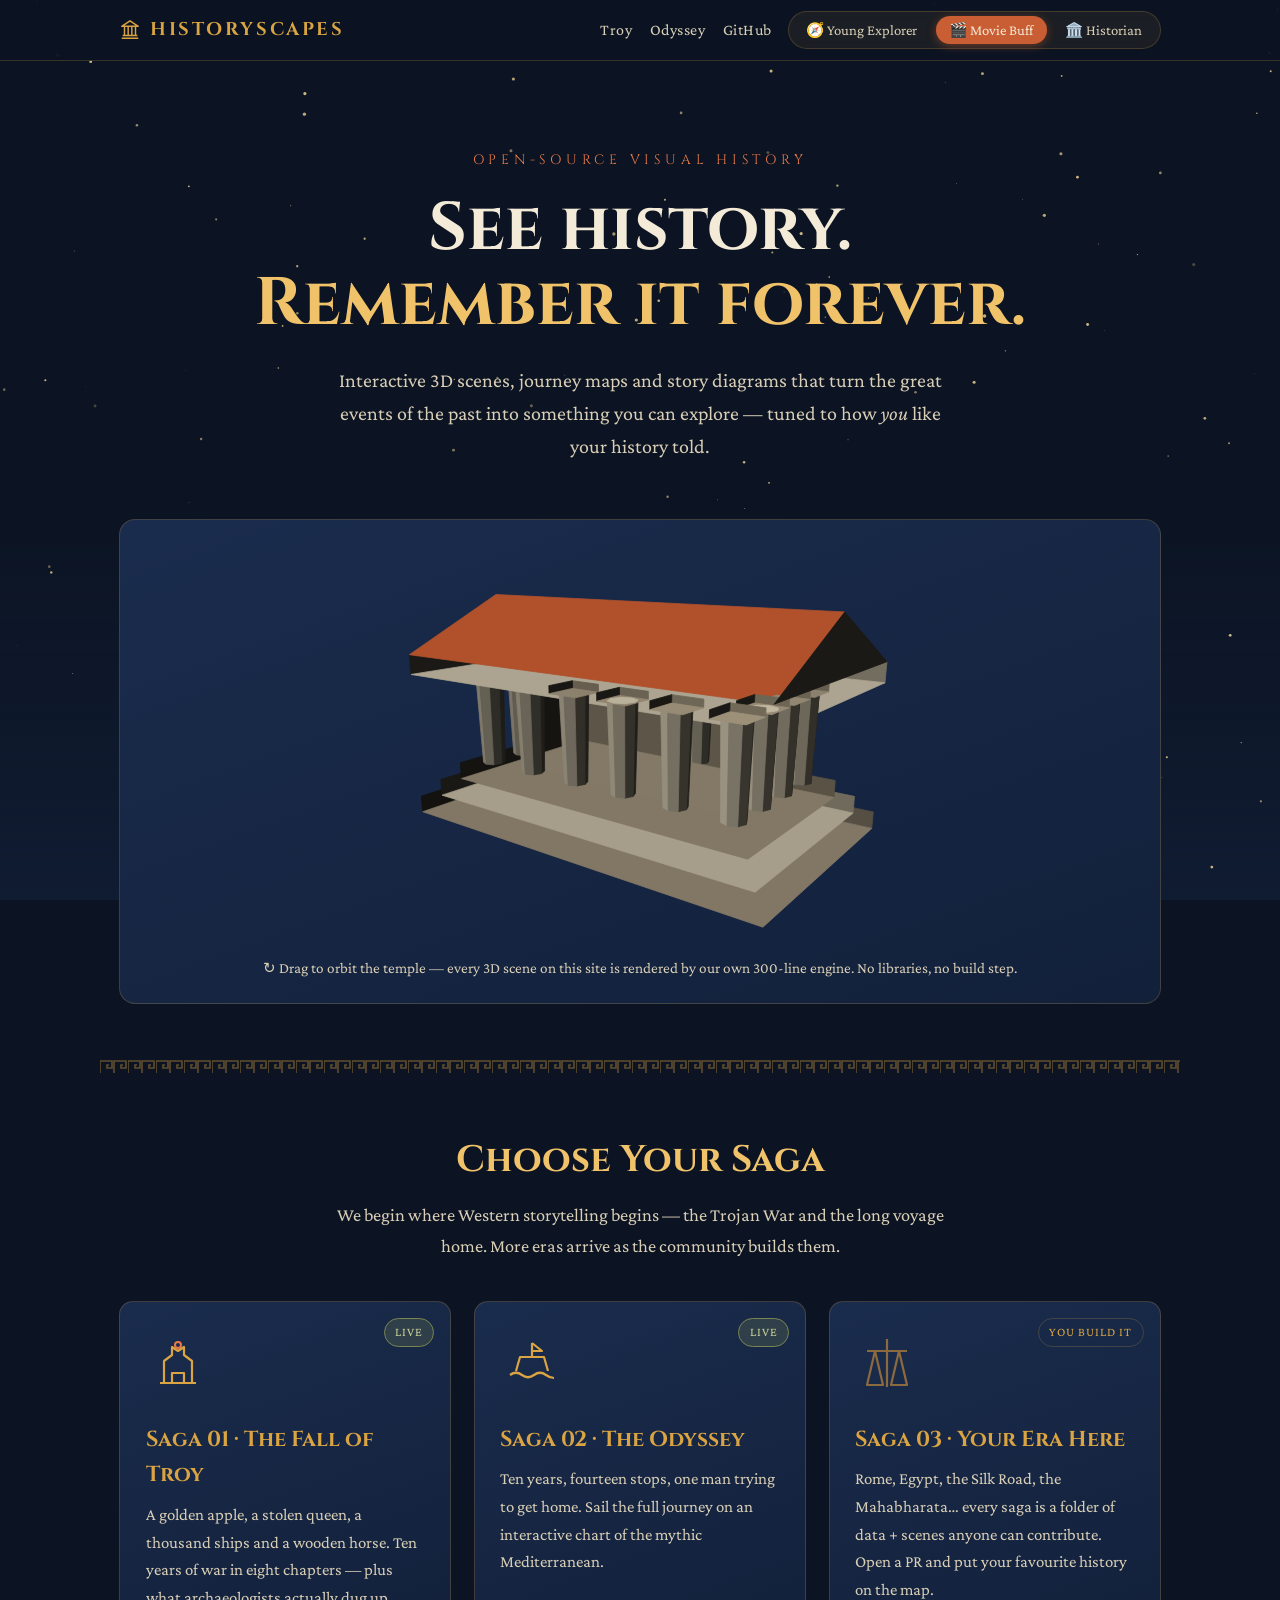
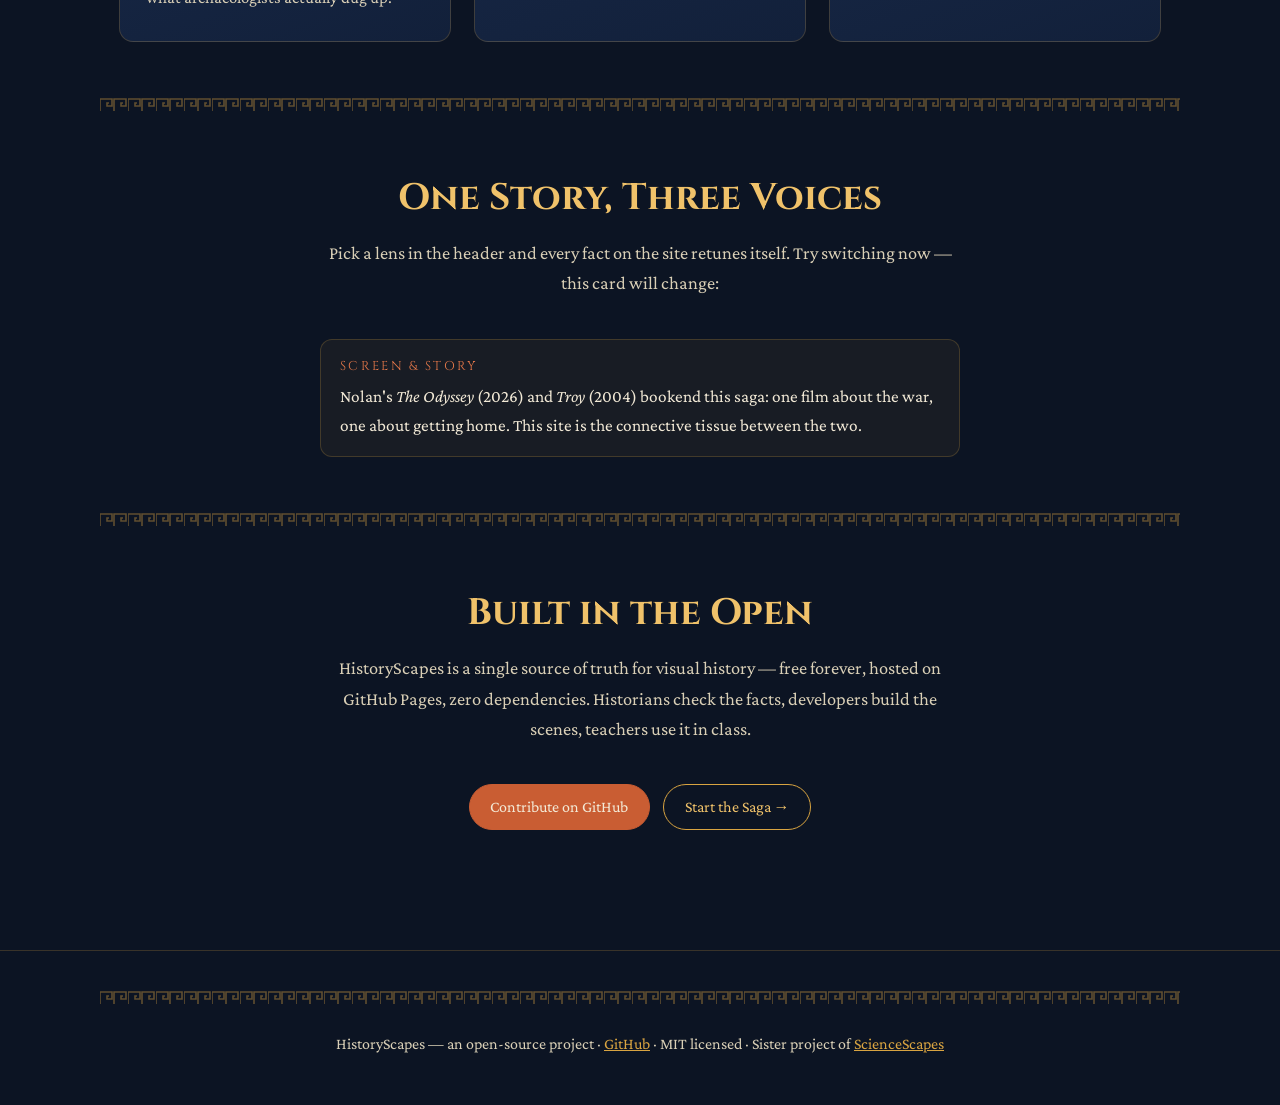
==== index.html @ b2aebadb "HistoryScapes V1: Troy & Odyssey sagas with hand-rolled 3D engine - Landing page with rotating 3D Gr" ====
<!DOCTYPE html>
<html lang="en">
<head>
  <meta charset="UTF-8" />
  <meta name="viewport" content="width=device-width, initial-scale=1.0" />
  <title>HistoryScapes — See History. Remember It Forever.</title>
  <meta name="description" content="Open-source visual journeys through history. Interactive 3D scenes, maps and diagrams that make the past unforgettable — for kids, movie buffs and history geeks alike." />
  <link rel="preconnect" href="https://fonts.googleapis.com" />
  <link rel="preconnect" href="https://fonts.gstatic.com" crossorigin />
  <link href="https://fonts.googleapis.com/css2?family=Cinzel:wght@500;700&family=Crimson+Pro:ital,wght@0,400;0,600;1,400&display=swap" rel="stylesheet" />
  <link rel="stylesheet" href="css/main.css" />
  <link rel="icon" href="data:image/svg+xml,%3Csvg xmlns='http://www.w3.org/2000/svg' viewBox='0 0 32 32'%3E%3Ctext y='26' font-size='26'%3E%F0%9F%8F%9B%EF%B8%8F%3C/text%3E%3C/svg%3E" />
</head>
<body>
  <canvas id="bg-canvas"></canvas>

  <header class="site-header">
    <div class="inner">
      <a class="brand" href="index.html">
        <svg width="22" height="22" viewBox="0 0 24 24" fill="none"><path d="M3 21h18M4 18h16M5 8h14M6 8v10M10 8v10M14 8v10M18 8v10M12 2 3 8h18L12 2z" stroke="#d9a441" stroke-width="1.6" stroke-linejoin="round"/></svg>
        HistoryScapes
      </a>
      <nav class="nav-links">
        <a href="sagas/troy/index.html">Troy</a>
        <a href="sagas/odyssey/index.html">Odyssey</a>
        <a href="https://github.com/mohitagw15856/historyscapes">GitHub</a>
      </nav>
      <div class="persona-switch" title="Choose how history is told to you"></div>
    </div>
  </header>

  <section class="hero">
    <div class="kicker">Open-source visual history</div>
    <h1>See history.<br /><span class="gold">Remember it forever.</span></h1>
    <p class="sub">
      Interactive 3D scenes, journey maps and story diagrams that turn the great
      events of the past into something you can explore — tuned to how <em>you</em>
      like your history told.
    </p>
  </section>

  <!-- 3D temple hero -->
  <section class="section reveal" style="padding-top:0">
    <div class="panel" style="padding:0.6rem">
      <canvas id="temple-canvas" style="width:100%;height:420px;display:block;cursor:grab" aria-label="Rotating 3D Greek temple"></canvas>
      <p style="text-align:center;color:var(--parchment-dim);font-size:0.95rem;padding:0.4rem 0 0.8rem">
        ↻ Drag to orbit the temple — every 3D scene on this site is rendered by our own
        300-line engine. No libraries, no build step.
      </p>
    </div>
  </section>

  <div class="meander"></div>

  <!-- saga cards -->
  <section class="section">
    <h2 class="section-title">Choose Your Saga</h2>
    <p class="section-sub">
      We begin where Western storytelling begins — the Trojan War and the long
      voyage home. More eras arrive as the community builds them.
    </p>
    <div class="card-grid">
      <a class="saga-card live reveal" href="sagas/troy/index.html">
        <span class="tag">Live</span>
        <div class="art">
          <svg width="64" height="64" viewBox="0 0 64 64" fill="none">
            <path d="M14 52h36M18 52V30l8-6v-8l6 4 6-4v8l8 6v22M26 52v-10h12v10" stroke="#d9a441" stroke-width="2.2" stroke-linejoin="round"/>
            <circle cx="32" cy="14" r="3" stroke="#e8794a" stroke-width="2"/>
          </svg>
        </div>
        <h3>Saga 01 · The Fall of Troy</h3>
        <p>A golden apple, a stolen queen, a thousand ships and a wooden horse. Ten years of war in eight chapters — plus what archaeologists actually dug up.</p>
      </a>
      <a class="saga-card live reveal" href="sagas/odyssey/index.html">
        <span class="tag">Live</span>
        <div class="art">
          <svg width="64" height="64" viewBox="0 0 64 64" fill="none">
            <path d="M10 44c4-3 8-3 12 0s8 3 12 0 8-3 12 0 8 3 8 3M16 40l4-14h24l4 14M32 26V12m0 0 10 8H32" stroke="#d9a441" stroke-width="2.2" stroke-linejoin="round"/>
          </svg>
        </div>
        <h3>Saga 02 · The Odyssey</h3>
        <p>Ten years, fourteen stops, one man trying to get home. Sail the full journey on an interactive chart of the mythic Mediterranean.</p>
      </a>
      <div class="saga-card soon reveal">
        <span class="tag">You build it</span>
        <div class="art">
          <svg width="64" height="64" viewBox="0 0 64 64" fill="none">
            <path d="M32 8v48M12 20h40M20 20l-8 34h16l-8-34M44 20l-8 34h16l-8-34" stroke="#8c6a3f" stroke-width="2.2" stroke-linejoin="round"/>
          </svg>
        </div>
        <h3>Saga 03 · Your Era Here</h3>
        <p>Rome, Egypt, the Silk Road, the Mahabharata… every saga is a folder of data + scenes anyone can contribute. Open a PR and put your favourite history on the map.</p>
      </div>
    </div>
  </section>

  <div class="meander"></div>

  <!-- how it adapts -->
  <section class="section">
    <h2 class="section-title">One Story, Three Voices</h2>
    <p class="section-sub">
      Pick a lens in the header and every fact on the site retunes itself.
      Try switching now — this card will change:
    </p>
    <div style="max-width:640px;margin:0 auto">
      <div data-facts='{
        "explorer": "The Trojan War started over an argument about who was the prettiest goddess. Grown-up gods, arguing like siblings on a road trip — and it started a ten-year war!",
        "moviebuff": "Nolan&#39;s <em>The Odyssey</em> (2026) and <em>Troy</em> (2004) bookend this saga: one film about the war, one about getting home. This site is the connective tissue between the two.",
        "historian": "The Trojan War myth likely preserves a memory of real Late Bronze Age conflict. Hittite tablets mention a city called Wilusa — very plausibly Ilios — and a troublesome people called the Ahhiyawa: quite possibly Homer&#39;s Achaeans."
      }'></div>
    </div>
  </section>

  <div class="meander"></div>

  <!-- open source pitch -->
  <section class="section">
    <h2 class="section-title">Built in the Open</h2>
    <p class="section-sub">
      HistoryScapes is a single source of truth for visual history — free forever,
      hosted on GitHub Pages, zero dependencies. Historians check the facts,
      developers build the scenes, teachers use it in class.
    </p>
    <div style="text-align:center">
      <a class="btn primary" href="https://github.com/mohitagw15856/historyscapes">Contribute on GitHub</a>
      <a class="btn" href="sagas/troy/index.html" style="margin-left:0.6rem">Start the Saga →</a>
    </div>
  </section>

  <footer class="site-footer">
    <div class="meander" style="margin-bottom:1.6rem"></div>
    HistoryScapes — an open-source project ·
    <a href="https://github.com/mohitagw15856/historyscapes">GitHub</a> ·
    MIT licensed · Sister project of <a href="https://github.com/mohitagw15856/sciencescapes">ScienceScapes</a>
  </footer>

  <script src="js/main.js"></script>
  <script src="js/engine3d.js"></script>
  <script>
    // 3D temple hero scene
    document.addEventListener("DOMContentLoaded", () => {
      const canvas = document.getElementById("temple-canvas");
      E3D.createScene(canvas, {
        mesh: E3D.templeMesh(),
        camDist: 560,
        fov: 700,
        rx: 0.26,
        ry: 0.5,
        autoSpin: 0.0035,
      });
    });
  </script>
</body>
</html>
---- css/main.css ----
/* ============================================================
   HistoryScapes — shared design system
   Palette: Aegean night, terracotta pottery, Mycenaean gold
   ============================================================ */

:root {
  --ink: #0c1423;          /* aegean night */
  --ink-2: #12203a;        /* deep sea */
  --ink-3: #1a2c4d;        /* card sea */
  --parchment: #f3ead7;
  --parchment-dim: #d9cfb6;
  --terracotta: #c95d33;
  --terracotta-bright: #e8794a;
  --gold: #d9a441;
  --gold-bright: #f0c26a;
  --bronze: #8c6a3f;
  --olive: #7a8450;
  --line: rgba(217, 164, 65, 0.22);
  --font-display: "Cinzel", "Iowan Old Style", Georgia, serif;
  --font-body: "Crimson Pro", "Iowan Old Style", Georgia, serif;
  --maxw: 1080px;
}

* { margin: 0; padding: 0; box-sizing: border-box; }

html { scroll-behavior: smooth; }

body {
  background: var(--ink);
  color: var(--parchment);
  font-family: var(--font-body);
  font-size: 1.15rem;
  line-height: 1.65;
  overflow-x: hidden;
}

::selection { background: var(--terracotta); color: var(--parchment); }

/* ---- background canvas (stars + sea) ---- */
#bg-canvas {
  position: fixed;
  inset: 0;
  z-index: -1;
  width: 100%;
  height: 100%;
}

/* ---- greek key (meander) divider ---- */
.meander {
  height: 14px;
  margin: 0 auto;
  max-width: var(--maxw);
  background-image: url("data:image/svg+xml,%3Csvg xmlns='http://www.w3.org/2000/svg' width='28' height='14' viewBox='0 0 28 14'%3E%3Cpath d='M0 13 L0 1 L12 1 L12 8 L7 8 L7 5 L9 5' fill='none' stroke='%23d9a441' stroke-opacity='0.45' stroke-width='1.6'/%3E%3Cpath d='M14 13 L14 1 L26 1 L26 8 L21 8 L21 5 L23 5' fill='none' stroke='%23d9a441' stroke-opacity='0.45' stroke-width='1.6'/%3E%3C/svg%3E");
  background-repeat: repeat-x;
  opacity: 0.9;
}

/* ---- header / nav ---- */
.site-header {
  position: sticky;
  top: 0;
  z-index: 50;
  backdrop-filter: blur(12px);
  -webkit-backdrop-filter: blur(12px);
  background: rgba(12, 20, 35, 0.82);
  border-bottom: 1px solid var(--line);
}

.site-header .inner {
  max-width: var(--maxw);
  margin: 0 auto;
  padding: 0.7rem 1.2rem;
  display: flex;
  align-items: center;
  gap: 1rem;
  flex-wrap: wrap;
}

.brand {
  font-family: var(--font-display);
  font-size: 1.15rem;
  font-weight: 700;
  letter-spacing: 0.14em;
  color: var(--gold);
  text-decoration: none;
  text-transform: uppercase;
  display: flex;
  align-items: center;
  gap: 0.55rem;
}

.brand svg { flex: none; }

.nav-links {
  display: flex;
  gap: 1.1rem;
  margin-left: auto;
  align-items: center;
}

.nav-links a {
  color: var(--parchment-dim);
  text-decoration: none;
  font-size: 1rem;
  letter-spacing: 0.03em;
  transition: color 0.2s;
}

.nav-links a:hover, .nav-links a[aria-current="page"] { color: var(--gold-bright); }

/* ---- persona switcher ---- */
.persona-switch {
  display: flex;
  gap: 0.3rem;
  background: rgba(217, 164, 65, 0.08);
  border: 1px solid var(--line);
  border-radius: 999px;
  padding: 0.25rem;
}

.persona-switch button {
  font-family: var(--font-body);
  font-size: 0.92rem;
  padding: 0.3rem 0.85rem;
  border: none;
  border-radius: 999px;
  background: transparent;
  color: var(--parchment-dim);
  cursor: pointer;
  transition: all 0.25s;
  white-space: nowrap;
}

.persona-switch button:hover { color: var(--parchment); }

.persona-switch button.active {
  background: var(--terracotta);
  color: var(--parchment);
  box-shadow: 0 2px 10px rgba(201, 93, 51, 0.45);
}

/* ---- hero ---- */
.hero {
  max-width: var(--maxw);
  margin: 0 auto;
  padding: 5.5rem 1.2rem 3.5rem;
  text-align: center;
}

.hero .kicker {
  font-family: var(--font-display);
  letter-spacing: 0.35em;
  text-transform: uppercase;
  font-size: 0.85rem;
  color: var(--terracotta-bright);
  margin-bottom: 1.2rem;
}

.hero h1 {
  font-family: var(--font-display);
  font-size: clamp(2.4rem, 6vw, 4.2rem);
  font-weight: 700;
  line-height: 1.12;
  color: var(--parchment);
  text-wrap: balance;
}

.hero h1 .gold { color: var(--gold-bright); }

.hero .sub {
  max-width: 620px;
  margin: 1.4rem auto 0;
  font-size: 1.25rem;
  color: var(--parchment-dim);
}

/* ---- generic section ---- */
.section {
  max-width: var(--maxw);
  margin: 0 auto;
  padding: 3.5rem 1.2rem;
}

.section-title {
  font-family: var(--font-display);
  font-size: clamp(1.6rem, 3.5vw, 2.3rem);
  color: var(--gold-bright);
  text-align: center;
  margin-bottom: 0.6rem;
}

.section-sub {
  text-align: center;
  color: var(--parchment-dim);
  max-width: 640px;
  margin: 0 auto 2.5rem;
}

/* ---- cards ---- */
.card-grid {
  display: grid;
  grid-template-columns: repeat(auto-fit, minmax(290px, 1fr));
  gap: 1.4rem;
}

.saga-card {
  position: relative;
  display: block;
  text-decoration: none;
  color: var(--parchment);
  background: linear-gradient(160deg, var(--ink-3), var(--ink-2));
  border: 1px solid var(--line);
  border-radius: 14px;
  padding: 1.8rem 1.6rem;
  transition: transform 0.25s, border-color 0.25s, box-shadow 0.25s;
  overflow: hidden;
}

.saga-card:hover {
  transform: translateY(-5px);
  border-color: rgba(217, 164, 65, 0.55);
  box-shadow: 0 14px 40px rgba(0, 0, 0, 0.45);
}

.saga-card .art { margin-bottom: 1.1rem; }

.saga-card h3 {
  font-family: var(--font-display);
  font-size: 1.35rem;
  color: var(--gold);
  margin-bottom: 0.5rem;
}

.saga-card p { color: var(--parchment-dim); font-size: 1.05rem; }

.saga-card .tag {
  position: absolute;
  top: 1rem;
  right: 1rem;
  font-size: 0.78rem;
  letter-spacing: 0.08em;
  text-transform: uppercase;
  padding: 0.2rem 0.65rem;
  border-radius: 999px;
  border: 1px solid var(--line);
  color: var(--gold);
}

.saga-card.live .tag { background: rgba(122, 132, 80, 0.25); border-color: var(--olive); color: #c9d19a; }
.saga-card.soon { opacity: 0.68; }
.saga-card.soon:hover { transform: none; box-shadow: none; }

/* ---- fact cards (persona-aware) ---- */
.fact-card {
  margin-top: 1.2rem;
  border-radius: 12px;
  border: 1px solid var(--line);
  background: rgba(217, 164, 65, 0.06);
  padding: 1rem 1.2rem;
}

.fact-card .fact-label {
  font-family: var(--font-display);
  font-size: 0.8rem;
  letter-spacing: 0.18em;
  text-transform: uppercase;
  color: var(--terracotta-bright);
  margin-bottom: 0.4rem;
  display: flex;
  align-items: center;
  gap: 0.45rem;
}

.fact-card .fact-text { color: var(--parchment); font-size: 1.08rem; }

/* ---- chapter (troy timeline) ---- */
.timeline {
  position: relative;
  max-width: 820px;
  margin: 0 auto;
  padding-left: 0;
}

.timeline::before {
  content: "";
  position: absolute;
  left: 34px;
  top: 0;
  bottom: 0;
  width: 2px;
  background: linear-gradient(var(--line), var(--gold), var(--line));
  opacity: 0.6;
}

.chapter {
  position: relative;
  padding: 0 0 3.2rem 96px;
  opacity: 0;
  transform: translateY(26px);
  transition: opacity 0.7s ease, transform 0.7s ease;
}

.chapter.visible { opacity: 1; transform: none; }

.chapter .medallion {
  position: absolute;
  left: 0;
  top: 0;
  width: 70px;
  height: 70px;
  border-radius: 50%;
  background: radial-gradient(circle at 35% 30%, var(--ink-3), var(--ink-2));
  border: 2px solid var(--gold);
  display: flex;
  align-items: center;
  justify-content: center;
  box-shadow: 0 0 24px rgba(217, 164, 65, 0.25);
}

.chapter .chapter-num {
  font-family: var(--font-display);
  font-size: 0.8rem;
  letter-spacing: 0.28em;
  text-transform: uppercase;
  color: var(--terracotta-bright);
}

.chapter h3 {
  font-family: var(--font-display);
  font-size: 1.55rem;
  color: var(--parchment);
  margin: 0.2rem 0 0.7rem;
}

.chapter .story { color: var(--parchment-dim); }

/* ---- panels / two-col ---- */
.panel {
  background: linear-gradient(160deg, var(--ink-3), var(--ink-2));
  border: 1px solid var(--line);
  border-radius: 16px;
  padding: 2rem;
}

/* ---- svg diagram wrapper ---- */
.diagram-wrap {
  overflow-x: auto;
  border: 1px solid var(--line);
  border-radius: 16px;
  background: var(--ink-2);
  padding: 1rem;
}

.diagram-wrap svg { display: block; margin: 0 auto; min-width: 720px; }

.legend {
  display: flex;
  flex-wrap: wrap;
  gap: 1.2rem;
  justify-content: center;
  margin-top: 1rem;
  font-size: 0.95rem;
  color: var(--parchment-dim);
}

.legend span { display: inline-flex; align-items: center; gap: 0.4rem; }

.legend i {
  display: inline-block;
  width: 22px;
  height: 3px;
  border-radius: 2px;
}

/* ---- odyssey map ---- */
.map-wrap {
  border: 1px solid var(--line);
  border-radius: 16px;
  background: #0f1b30;
  overflow: hidden;
}

.map-wrap svg { display: block; width: 100%; height: auto; }

.stop-node { cursor: pointer; }
.stop-node circle.halo { transition: r 0.25s, opacity 0.25s; }
.stop-node:hover circle.halo, .stop-node.active circle.halo { opacity: 0.9; }
.stop-node text { pointer-events: none; }

.stop-detail {
  margin-top: 1.4rem;
  border: 1px solid var(--line);
  border-radius: 16px;
  background: linear-gradient(160deg, var(--ink-3), var(--ink-2));
  padding: 1.8rem;
  min-height: 200px;
}

.stop-detail .stop-kicker {
  font-family: var(--font-display);
  font-size: 0.82rem;
  letter-spacing: 0.25em;
  text-transform: uppercase;
  color: var(--terracotta-bright);
}

.stop-detail h3 {
  font-family: var(--font-display);
  font-size: 1.7rem;
  color: var(--gold-bright);
  margin: 0.3rem 0 0.8rem;
}

.stop-detail .story { color: var(--parchment-dim); }

.stop-nav {
  display: flex;
  gap: 0.8rem;
  margin-top: 1.4rem;
}

.btn {
  font-family: var(--font-body);
  font-size: 1rem;
  padding: 0.55rem 1.3rem;
  border-radius: 999px;
  border: 1px solid var(--gold);
  background: transparent;
  color: var(--gold-bright);
  cursor: pointer;
  text-decoration: none;
  display: inline-block;
  transition: all 0.25s;
}

.btn:hover { background: rgba(217, 164, 65, 0.14); }

.btn.primary {
  background: var(--terracotta);
  border-color: var(--terracotta);
  color: var(--parchment);
}

.btn.primary:hover { background: var(--terracotta-bright); }

/* ---- myth vs dig ---- */
.mvd-grid {
  display: grid;
  grid-template-columns: repeat(auto-fit, minmax(300px, 1fr));
  gap: 1.4rem;
}

.mvd-card { border-radius: 14px; padding: 1.6rem; border: 1px solid var(--line); }
.mvd-card.myth { background: linear-gradient(160deg, rgba(201, 93, 51, 0.14), var(--ink-2)); }
.mvd-card.dig { background: linear-gradient(160deg, rgba(122, 132, 80, 0.16), var(--ink-2)); }

.mvd-card h4 {
  font-family: var(--font-display);
  color: var(--gold);
  font-size: 1.15rem;
  margin-bottom: 0.6rem;
}

.mvd-card p { color: var(--parchment-dim); font-size: 1.02rem; }

/* ---- footer ---- */
.site-footer {
  border-top: 1px solid var(--line);
  margin-top: 4rem;
  padding: 2.5rem 1.2rem 3rem;
  text-align: center;
  color: var(--parchment-dim);
  font-size: 1rem;
}

.site-footer a { color: var(--gold); }

/* ---- responsive ---- */
@media (max-width: 640px) {
  .nav-links { gap: 0.8rem; font-size: 0.9rem; }
  .persona-switch button { font-size: 0.82rem; padding: 0.28rem 0.6rem; }
  .chapter { padding-left: 78px; }
  .chapter .medallion { width: 58px; height: 58px; }
  .timeline::before { left: 28px; }
  .hero { padding-top: 3.5rem; }
}

/* reveal on scroll */
.reveal { opacity: 0; transform: translateY(26px); transition: opacity 0.7s, transform 0.7s; }
.reveal.visible { opacity: 1; transform: none; }
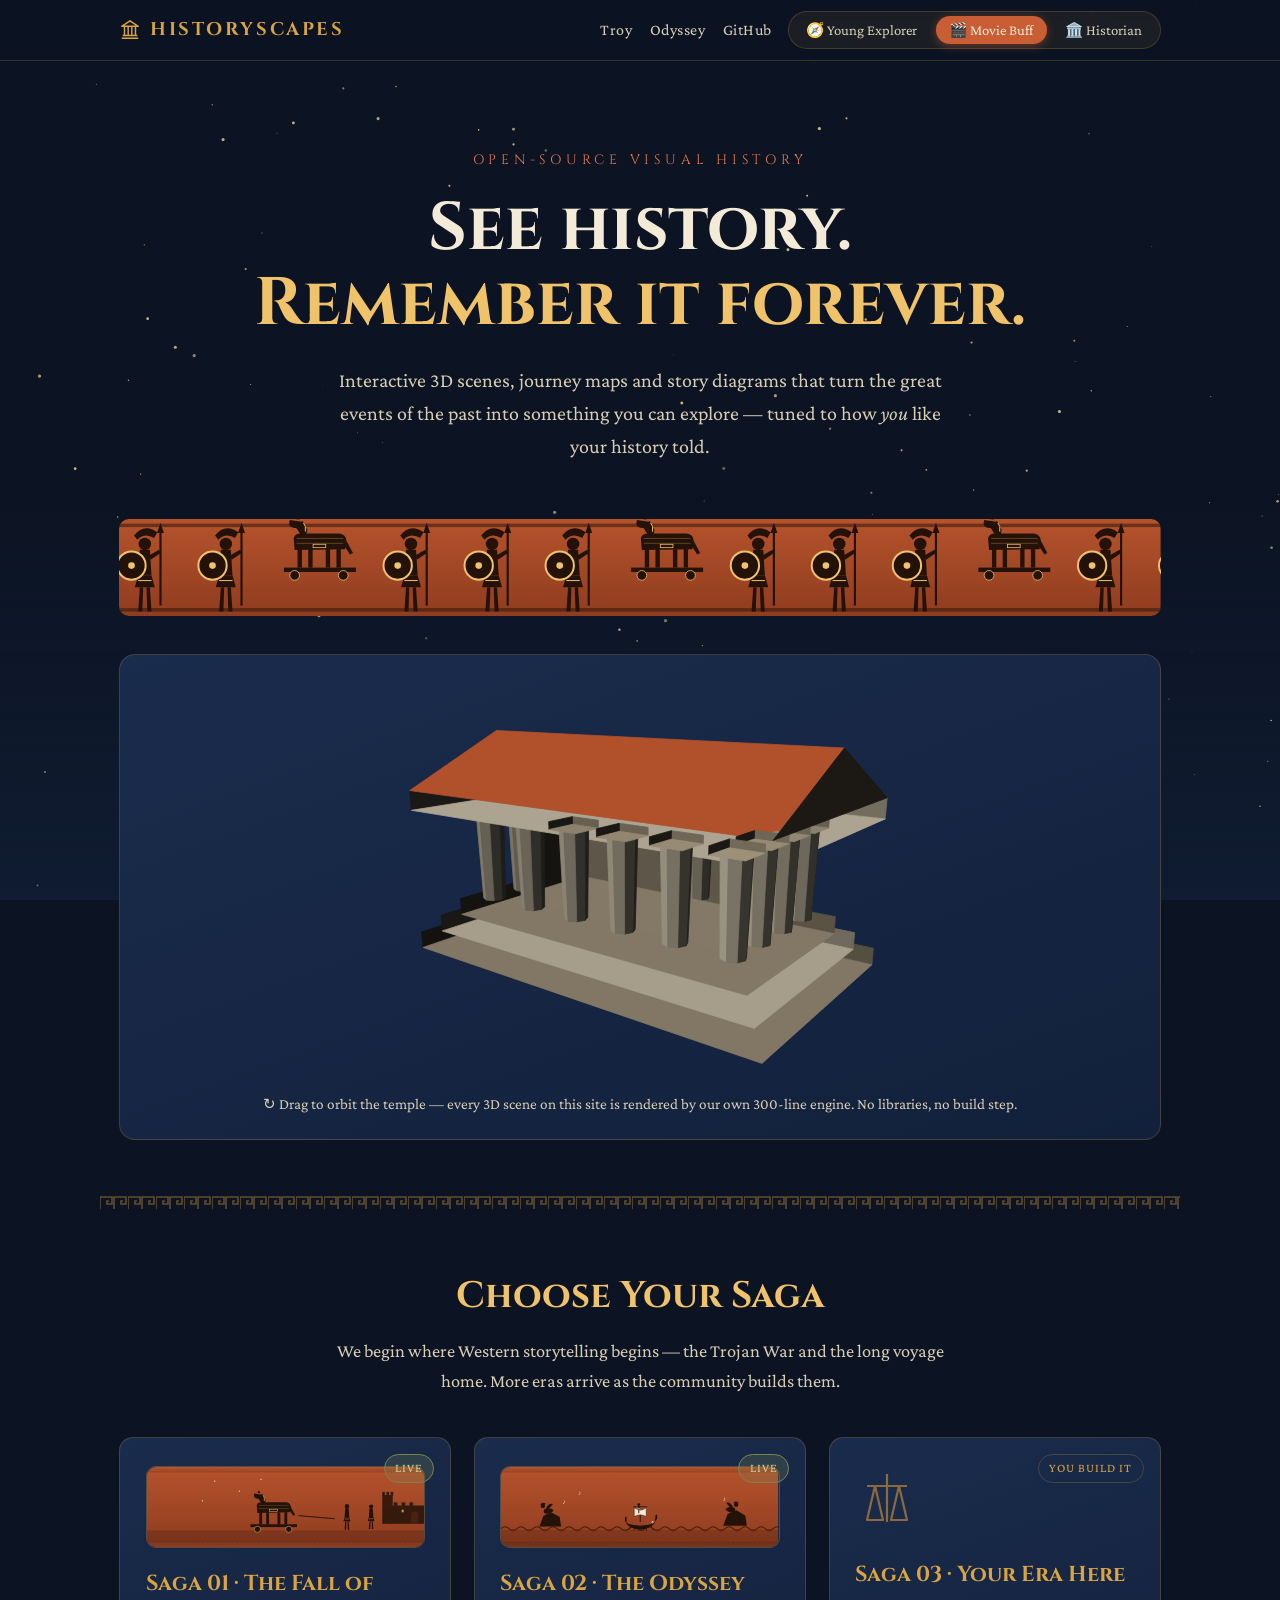
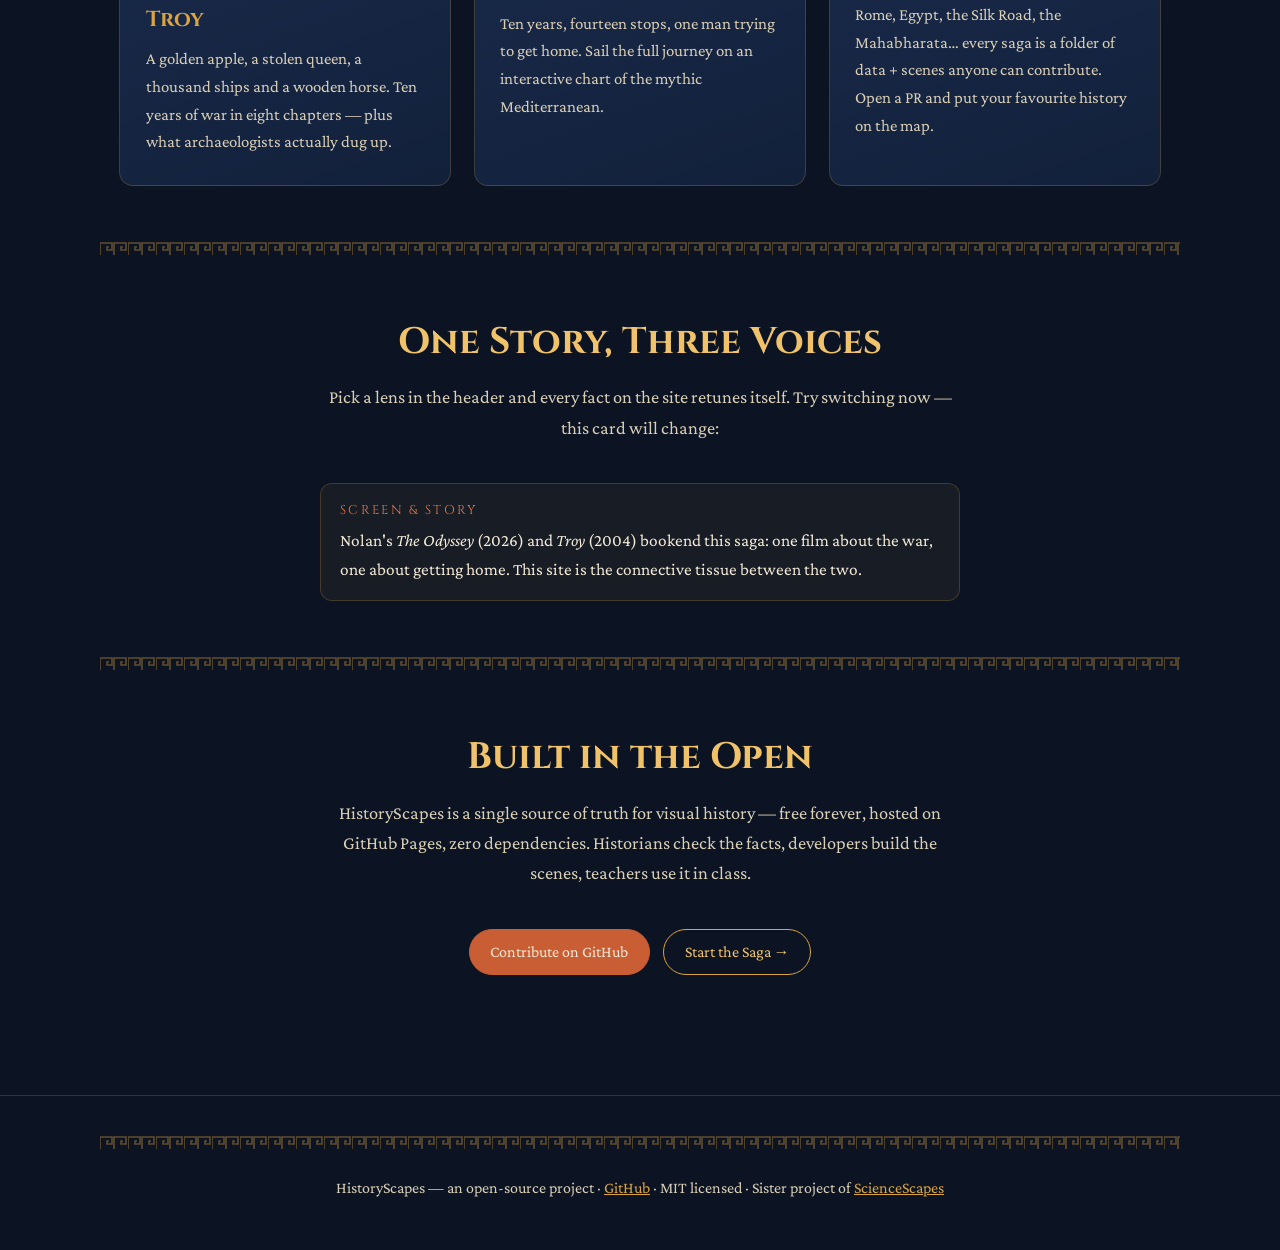
==== commit 2cea4c81: "Visual upgrade: 22 animated pottery-art scenes, 3D Troy citadel, living map - New scene library (js/" ====
--- a/index.html
+++ b/index.html
@@ -39,6 +39,9 @@
     </p>
   </section>
 
+  <!-- marching hoplite frieze -->
+  <div class="frieze-wrap reveal" id="frieze" style="margin-bottom:2.4rem"></div>
+
   <!-- 3D temple hero -->
   <section class="section reveal" style="padding-top:0">
     <div class="panel" style="padding:0.6rem">
@@ -62,22 +65,13 @@
     <div class="card-grid">
       <a class="saga-card live reveal" href="sagas/troy/index.html">
         <span class="tag">Live</span>
-        <div class="art">
-          <svg width="64" height="64" viewBox="0 0 64 64" fill="none">
-            <path d="M14 52h36M18 52V30l8-6v-8l6 4 6-4v8l8 6v22M26 52v-10h12v10" stroke="#d9a441" stroke-width="2.2" stroke-linejoin="round"/>
-            <circle cx="32" cy="14" r="3" stroke="#e8794a" stroke-width="2"/>
-          </svg>
-        </div>
+        <div class="art scene-art" data-scene="t-horse" data-scene-uid="card-troy"></div>
         <h3>Saga 01 · The Fall of Troy</h3>
         <p>A golden apple, a stolen queen, a thousand ships and a wooden horse. Ten years of war in eight chapters — plus what archaeologists actually dug up.</p>
       </a>
       <a class="saga-card live reveal" href="sagas/odyssey/index.html">
         <span class="tag">Live</span>
-        <div class="art">
-          <svg width="64" height="64" viewBox="0 0 64 64" fill="none">
-            <path d="M10 44c4-3 8-3 12 0s8 3 12 0 8-3 12 0 8 3 8 3M16 40l4-14h24l4 14M32 26V12m0 0 10 8H32" stroke="#d9a441" stroke-width="2.2" stroke-linejoin="round"/>
-          </svg>
-        </div>
+        <div class="art scene-art" data-scene="o-sirens" data-scene-uid="card-ody"></div>
         <h3>Saga 02 · The Odyssey</h3>
         <p>Ten years, fourteen stops, one man trying to get home. Sail the full journey on an interactive chart of the mythic Mediterranean.</p>
       </a>
@@ -137,9 +131,10 @@
 
   <script src="js/main.js"></script>
   <script src="js/engine3d.js"></script>
+  <script src="js/scenes.js"></script>
   <script>
-    // 3D temple hero scene
     document.addEventListener("DOMContentLoaded", () => {
+      // 3D temple hero scene
       const canvas = document.getElementById("temple-canvas");
       E3D.createScene(canvas, {
         mesh: E3D.templeMesh(),
@@ -149,6 +144,11 @@
         ry: 0.5,
         autoSpin: 0.0035,
       });
+      // marching frieze + pottery card art
+      document.getElementById("frieze").innerHTML = HSScenes.frieze("landing");
+      document.querySelectorAll("[data-scene]").forEach((el) => {
+        el.innerHTML = HSScenes.render(el.dataset.scene, el.dataset.sceneUid);
+      });
     });
   </script>
 </body>
--- a/css/main.css
+++ b/css/main.css
@@ -372,6 +372,38 @@
   border-radius: 2px;
 }
 
+/* ---- pottery scene panels ---- */
+.scene-wrap {
+  border-radius: 12px;
+  overflow: hidden;
+  margin: 0.9rem 0 1.1rem;
+  border: 1px solid rgba(217, 164, 65, 0.35);
+  box-shadow: 0 8px 26px rgba(0, 0, 0, 0.35);
+  line-height: 0;
+}
+
+.scene-wrap svg { width: 100%; height: auto; display: block; }
+
+.frieze-wrap {
+  max-width: var(--maxw);
+  margin: 0 auto;
+  padding: 0 1.2rem;
+  border-radius: 10px;
+  overflow: hidden;
+  line-height: 0;
+}
+
+.frieze-wrap svg { width: 100%; height: auto; display: block; border-radius: 10px; }
+
+.saga-card .art.scene-art {
+  border-radius: 10px;
+  overflow: hidden;
+  line-height: 0;
+  border: 1px solid rgba(217, 164, 65, 0.3);
+}
+
+.saga-card .art.scene-art svg { width: 100%; height: auto; display: block; }
+
 /* ---- odyssey map ---- */
 .map-wrap {
   border: 1px solid var(--line);
@@ -383,8 +415,18 @@
 .map-wrap svg { display: block; width: 100%; height: auto; }
 
 .stop-node { cursor: pointer; }
-.stop-node circle.halo { transition: r 0.25s, opacity 0.25s; }
-.stop-node:hover circle.halo, .stop-node.active circle.halo { opacity: 0.9; }
+.stop-node circle.halo { transition: opacity 0.25s; }
+.stop-node:hover circle.halo { opacity: 0.9; }
+.stop-node.active circle.halo {
+  opacity: 0.9;
+  animation: halo-pulse 1.8s ease-out infinite;
+  transform-box: fill-box;
+  transform-origin: center;
+}
+@keyframes halo-pulse {
+  0% { transform: scale(0.65); opacity: 0.95; }
+  100% { transform: scale(1.6); opacity: 0; }
+}
 .stop-node text { pointer-events: none; }
 
 .stop-detail {
